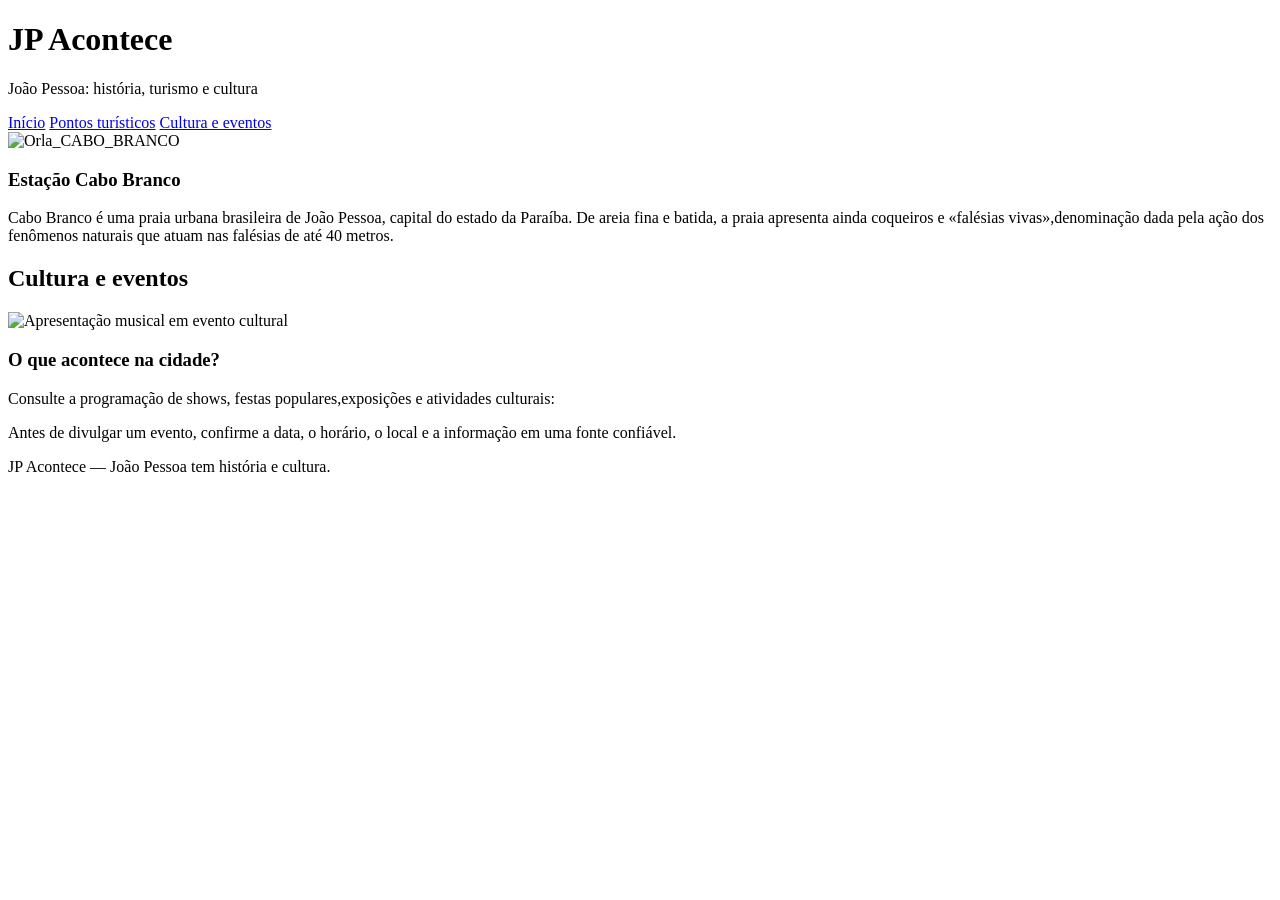
==== ProjetoTurismo/index.html @ e2fe9395 "Correção da estrutura de pastas" ====
<!DOCTYPE html>
 <html lang="pt-BR">
  <head>
   <meta charset="UTF-8">
   <title>JP Acontece</title>
   <link rel="stylesheet" href="style.css">
</head>

<body>
     <header>
        <h1>JP Acontece</h1>
        <p>João Pessoa: história, turismo e cultura</p>
    <nav>
        <a href="#inicio">Início</a>
        <a href="#turismo">Pontos turísticos</a>
        <a href="#cultura">Cultura e eventos</a>
    </nav>
</header>

 
   <article class="cartao">
        <img src="view/Orla_CABOBRANCO.jpeg"
        alt="Orla_CABO_BRANCO">
        <h3>Estação Cabo Branco</h3>
        <p>Cabo Branco é uma praia urbana brasileira de João Pessoa, capital do estado da Paraíba. De areia fina e batida, a praia apresenta ainda 
        coqueiros e «falésias vivas»,denominação dada pela ação dos fenômenos naturais que atuam nas falésias de até 40 metros.</p>
  </article>
 </div>
</section>

    <section id="cultura">
        <h2>Cultura e eventos</h2>
        <div class="evento">
        <img src="view/evento-cultural.jpg"
        alt="Apresentação musical em evento cultural">
            <div>
              <h3>O que acontece na cidade?</h3>
              <p>Consulte a programação de shows, festas populares,exposições e atividades culturais: </p>
              <p>Antes de divulgar um evento, confirme a data,
               o horário, o local e a informação em uma fonte confiável.</p>
              </div>
            </div>
             </section>
          </main>    
         <footer>        
            <p>JP Acontece — João Pessoa tem história e cultura.</p>        
            
        </footer> 
    </body>
</html>
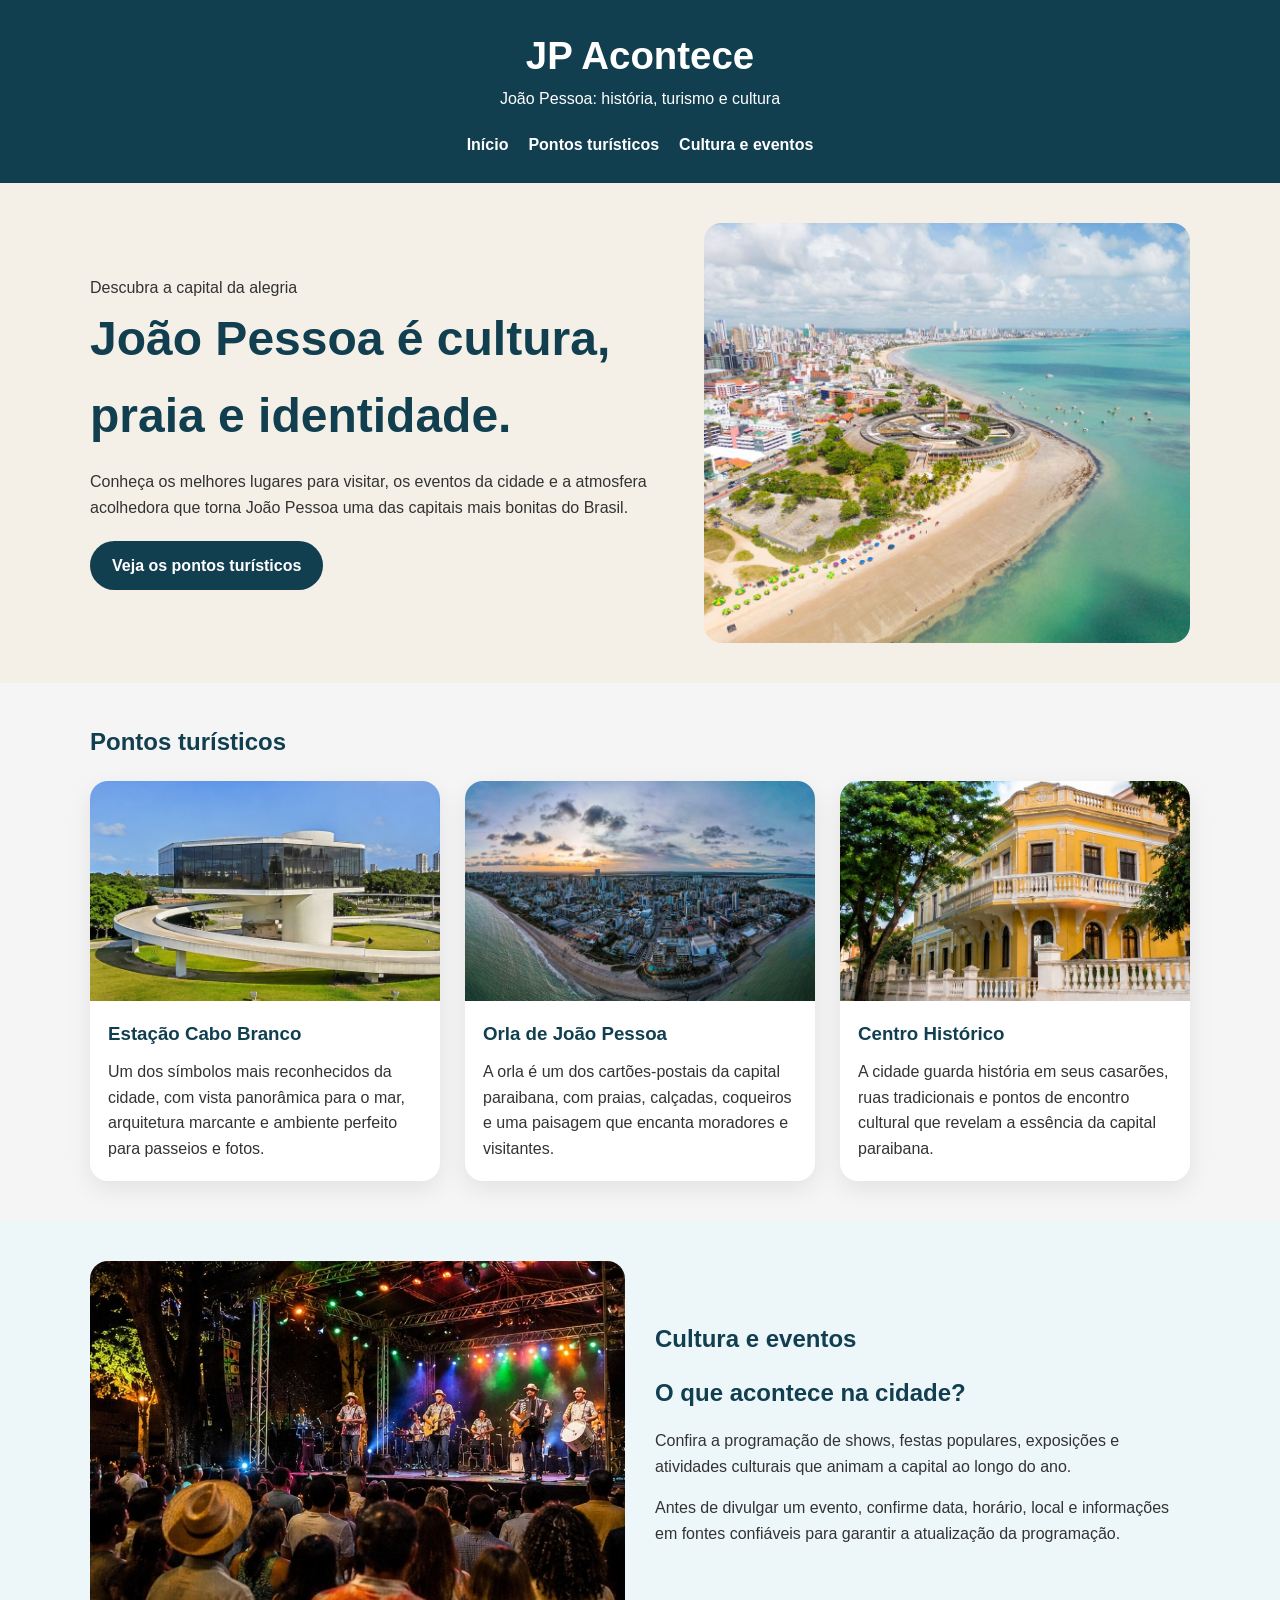
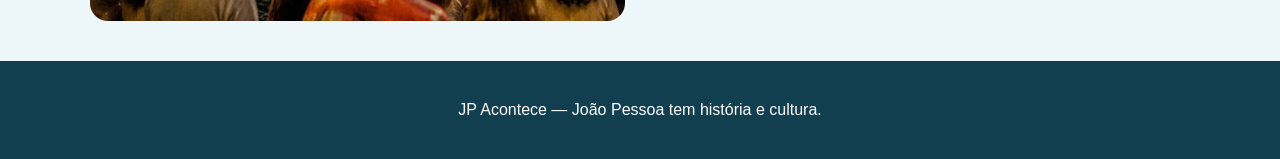
==== commit afa0f495: "Sgestão de desenvolvimento do código" ====
--- a/ProjetoTurismo/index.html
+++ b/ProjetoTurismo/index.html
@@ -1,50 +1,100 @@
 <!DOCTYPE html>
- <html lang="pt-BR">
-  <head>
-   <meta charset="UTF-8">
-   <title>JP Acontece</title>
-   <link rel="stylesheet" href="style.css">
+<html lang="pt-BR">
+<head>
+    <meta charset="UTF-8">
+    <meta name="viewport" content="width=device-width, initial-scale=1.0">
+    <title>JP Acontece</title>
+    <link rel="stylesheet" href="./css/style.css">
 </head>
+<body>
+    <header>
+        <div class="container">
+            <h1>JP Acontece</h1>
+            <p>João Pessoa: história, turismo e cultura</p>
 
-<body>
-     <header>
-        <h1>JP Acontece</h1>
-        <p>João Pessoa: história, turismo e cultura</p>
-    <nav>
-        <a href="#inicio">Início</a>
-        <a href="#turismo">Pontos turísticos</a>
-        <a href="#cultura">Cultura e eventos</a>
-    </nav>
-</header>
+            <nav aria-label="Menu principal">
+                <a href="#inicio">Início</a>
+                <a href="#turismo">Pontos turísticos</a>
+                <a href="#cultura">Cultura e eventos</a>
+            </nav>
+        </div>
+    </header>
 
- 
-   <article class="cartao">
-        <img src="view/Orla_CABOBRANCO.jpeg"
-        alt="Orla_CABO_BRANCO">
-        <h3>Estação Cabo Branco</h3>
-        <p>Cabo Branco é uma praia urbana brasileira de João Pessoa, capital do estado da Paraíba. De areia fina e batida, a praia apresenta ainda 
-        coqueiros e «falésias vivas»,denominação dada pela ação dos fenômenos naturais que atuam nas falésias de até 40 metros.</p>
-  </article>
- </div>
-</section>
+    <main>
+        <section id="inicio" class="hero">
+            <div class="container hero-content">
+                <div class="hero-texto">
+                    <span>Descubra a capital da alegria</span>
+                    <h2>João Pessoa é cultura, praia e identidade.</h2>
+                    <p>
+                        Conheça os melhores lugares para visitar, os eventos da cidade e
+                        a atmosfera acolhedora que torna João Pessoa uma das capitais mais
+                        bonitas do Brasil.
+                    </p>
+                    <a href="#turismo" class="botao">Veja os pontos turísticos</a>
+                </div>
+                <img src="./jpg/OrlaCaboBranco.jpg" alt="Orla de Cabo Branco em João Pessoa">
+            </div>
+        </section>
 
-    <section id="cultura">
-        <h2>Cultura e eventos</h2>
-        <div class="evento">
-        <img src="view/evento-cultural.jpg"
-        alt="Apresentação musical em evento cultural">
-            <div>
-              <h3>O que acontece na cidade?</h3>
-              <p>Consulte a programação de shows, festas populares,exposições e atividades culturais: </p>
-              <p>Antes de divulgar um evento, confirme a data,
-               o horário, o local e a informação em uma fonte confiável.</p>
-              </div>
+        <section id="turismo">
+            <div class="container">
+                <h2>Pontos turísticos</h2>
+                <div class="cards">
+                    <article class="cartao">
+                        <img src="./jpg/EstacaoCaboBranco.jpg" alt="Estação Cabo Branco">
+                        <h3>Estação Cabo Branco</h3>
+                        <p>
+                            Um dos símbolos mais reconhecidos da cidade, com vista panorâmica para o
+                            mar, arquitetura marcante e ambiente perfeito para passeios e fotos.
+                        </p>
+                    </article>
+
+                    <article class="cartao">
+                        <img src="./jpg/VistaOrla.jpeg" alt="Vista da orla de João Pessoa">
+                        <h3>Orla de João Pessoa</h3>
+                        <p>
+                            A orla é um dos cartões-postais da capital paraibana, com praias, calçadas,
+                            coqueiros e uma paisagem que encanta moradores e visitantes.
+                        </p>
+                    </article>
+
+                    <article class="cartao">
+                        <img src="./jpg/HotelGlobo.jpg" alt="Hotel Globo em João Pessoa">
+                        <h3>Centro Histórico</h3>
+                        <p>
+                            A cidade guarda história em seus casarões, ruas tradicionais e pontos de
+                            encontro cultural que revelam a essência da capital paraibana.
+                        </p>
+                    </article>
+                </div>
             </div>
-             </section>
-          </main>    
-         <footer>        
-            <p>JP Acontece — João Pessoa tem história e cultura.</p>        
-            
-        </footer> 
-    </body>
+        </section>
+
+        <section id="cultura" class="cultura">
+            <div class="container cultura-content">
+                <img src="./jpg/EventoCultural.jpg" alt="Evento cultural em João Pessoa">
+                <div class="cultura-texto">
+                    <h2>Cultura e eventos</h2>
+                    <h3>O que acontece na cidade?</h3>
+                    <p>
+                        Confira a programação de shows, festas populares, exposições e atividades
+                        culturais que animam a capital ao longo do ano.
+                    </p>
+                    <p>
+                        Antes de divulgar um evento, confirme data, horário, local e informações em
+                        fontes confiáveis para garantir a atualização da programação.
+                    </p>
+                </div>
+            </div>
+        </section>
+    </main>
+
+    <footer>
+        <div class="container">
+            <p>JP Acontece — João Pessoa tem história e cultura.</p>
+        </div>
+    </footer>
+</body>
 </html>
+
--- a/ProjetoTurismo/css/style.css
+++ b/ProjetoTurismo/css/style.css
@@ -0,0 +1,183 @@
+
+:root {
+    --azul: #123f50;
+    --fundo: #f5f5f5;
+    --bege: #f4f0e7;
+    --branco: #fff;
+    --texto: #333;
+}
+
+* {
+    box-sizing: border-box;
+}
+
+body {
+    margin: 0;
+    font-family: Arial, sans-serif;
+    background: var(--fundo);
+    color: var(--texto);
+    line-height: 1.6;
+}
+
+img {
+    display: block;
+    max-width: 100%;
+}
+
+.container {
+    width: 90%;
+    max-width: 1100px;
+    margin: 0 auto;
+}
+
+header {
+    background: var(--azul);
+    color: var(--branco);
+    padding: 25px 0;
+}
+
+header h1,
+header p {
+    text-align: center;
+    margin: 0;
+}
+
+header h1 {
+    font-size: 2.4rem;
+}
+
+nav {
+    display: flex;
+    justify-content: center;
+    gap: 20px;
+    flex-wrap: wrap;
+    margin-top: 20px;
+}
+
+nav a {
+    color: var(--branco);
+    text-decoration: none;
+    font-weight: 700;
+}
+
+.hero {
+    background: var(--bege);
+    padding: 40px 0;
+}
+
+.hero-content {
+    display: grid;
+    grid-template-columns: 1.2fr 1fr;
+    gap: 30px;
+    align-items: center;
+}
+
+.hero-texto h2,
+section h2 {
+    color: var(--azul);
+    margin: 0 0 15px;
+}
+
+.hero-texto h2 {
+    font-size: clamp(2rem, 4vw, 3rem);
+}
+
+.hero-texto p {
+    margin: 0;
+}
+
+.botao {
+    display: inline-block;
+    background: var(--azul);
+    color: var(--branco);
+    padding: 12px 22px;
+    border-radius: 999px;
+    margin-top: 20px;
+    text-decoration: none;
+    font-weight: 700;
+}
+
+.hero img {
+    width: 100%;
+    height: 420px;
+    object-fit: cover;
+    border-radius: 18px;
+}
+
+#turismo {
+    padding: 40px 0;
+}
+
+.cards {
+    display: grid;
+    grid-template-columns: repeat(3, 1fr);
+    gap: 25px;
+    margin-top: 20px;
+}
+
+.cartao {
+    background: var(--branco);
+    border-radius: 18px;
+    overflow: hidden;
+    box-shadow: 0 8px 24px rgba(0, 0, 0, 0.08);
+}
+
+.cartao img {
+    width: 100%;
+    height: 220px;
+    object-fit: cover;
+}
+
+.cartao h3 {
+    color: var(--azul);
+    margin: 18px 18px 10px;
+}
+
+.cartao p {
+    margin: 0 18px 20px;
+}
+
+.cultura {
+    background: #edf7fa;
+    padding: 40px 0;
+}
+
+.cultura-content {
+    display: grid;
+    grid-template-columns: 1fr 1fr;
+    gap: 30px;
+    align-items: center;
+}
+
+.cultura-content img {
+    width: 100%;
+    height: 360px;
+    object-fit: cover;
+    border-radius: 18px;
+}
+
+.cultura-texto h3 {
+    color: var(--azul);
+    margin: 0 0 12px;
+    font-size: 1.5rem;
+}
+
+footer {
+    background: var(--azul);
+    color: var(--branco);
+    text-align: center;
+    padding: 20px 0;
+}
+
+@media (max-width: 760px) {
+    .hero-content,
+    .cultura-content,
+    .cards {
+        grid-template-columns: 1fr;
+    }
+
+    .hero img,
+    .cultura-content img {
+        height: 280px;
+    }
+} 
